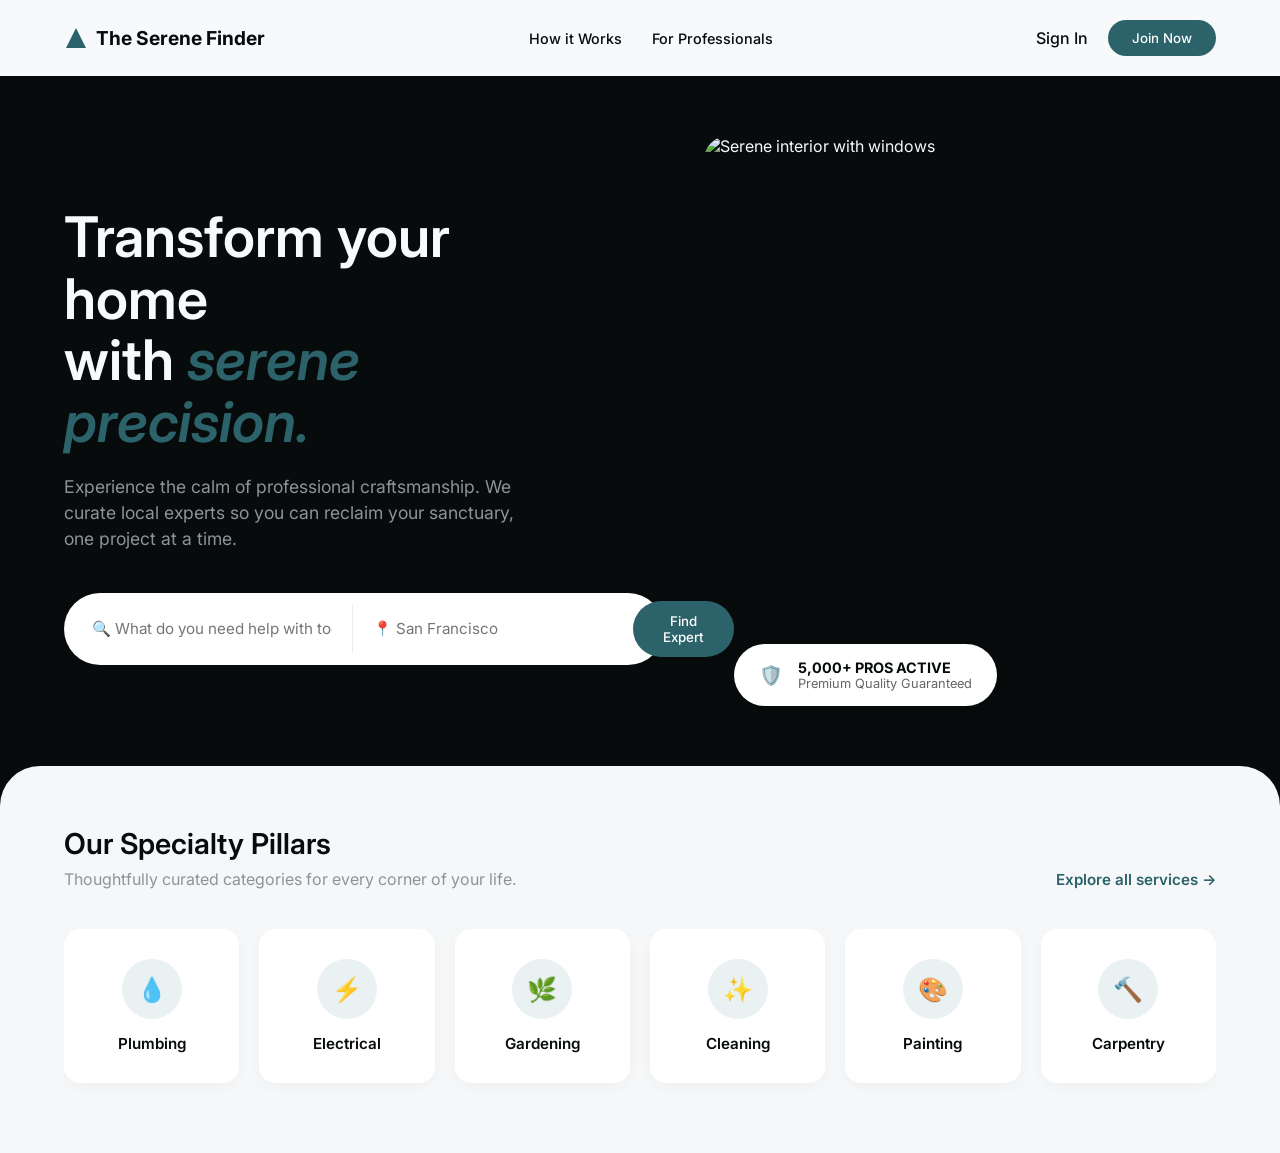
==== index.html @ c7077da6 "first commit" ====
<!DOCTYPE html>
<html lang="en">
<head>
    <meta charset="UTF-8">
    <meta name="viewport" content="width=device-width, initial-scale=1.0">
    <title>The Serene Finder</title>
    <link rel="stylesheet" href="style.css">
</head>
<body>

    <header>
        <div class="logo">
            <svg width="24" height="24" viewBox="0 0 24 24" fill="#2c636b"><path d="M12 2L2 22h20L12 2z"/></svg>
            The Serene Finder
        </div>
        <nav>
            <ul>
                <li>How it Works</li>
                <li>For Professionals</li>
            </ul>
        </nav>
        <div class="nav-actions">
            <a href="login.html" style="color: inherit; text-decoration: none; font-weight: 500;">Sign In</a>
            <button class="btn-primary" onclick="window.location.href='signup.html'">Join Now</button>
        </div>
    </header>

    <section class="hero">
        <div class="hero-content">
            <h1>Transform your<br>home<br>with <span>serene<br>precision.</span></h1>
            <p>Experience the calm of professional craftsmanship. We curate local experts so you can reclaim your sanctuary, one project at a time.</p>
            
            <div class="search-pill">
                <input type="text" class="search-input" placeholder="🔍 What do you need help with today?">
                <input type="text" class="location-input" placeholder="📍 San Francisco">
                <button class="btn-primary" onclick="window.location.href='professionals.php'">Find Expert</button>
            </div>
        </div>

        <div class="hero-image-container">
            <img src="https://images.unsplash.com/photo-1600585154340-be6161a56a0c?ixlib=rb-4.0.3&auto=format&fit=crop&w=1000&q=80" alt="Serene interior with windows">
            
            <div class="trust-badge">
                <span style="color: #2c636b; font-size: 1.2rem;">🛡️</span>
                <div>
                    <div><strong>5,000+ PROS ACTIVE</strong></div>
                    <div style="color: #666; font-weight: 400; font-size: 0.8rem;">Premium Quality Guaranteed</div>
                </div>
            </div>
        </div>
    </section>

    <div class="light-section">
        
        <section class="specialty-pillars">
            <div class="section-header">
                <div class="section-title">
                    <h2>Our Specialty Pillars</h2>
                    <p>Thoughtfully curated categories for every corner of your life.</p>
                </div>
                <a href="professionals.php" class="explore-link">Explore all services &rarr;</a>
            </div>

            <div class="pillars-grid">
                <div class="pillar-card" onclick="window.location.href='professionals.php'">
                    <div class="icon-wrapper">💧</div>
                    <span>Plumbing</span>
                </div>
                <div class="pillar-card" onclick="window.location.href='professionals.php'">
                    <div class="icon-wrapper">⚡</div>
                    <span>Electrical</span>
                </div>
                <div class="pillar-card" onclick="window.location.href='professionals.php'">
                    <div class="icon-wrapper">🌿</div>
                    <span>Gardening</span>
                </div>
                <div class="pillar-card" onclick="window.location.href='professionals.php'">
                    <div class="icon-wrapper">✨</div>
                    <span>Cleaning</span>
                </div>
                <div class="pillar-card" onclick="window.location.href='professionals.php'">
                    <div class="icon-wrapper">🎨</div>
                    <span>Painting</span>
                </div>
                <div class="pillar-card" onclick="window.location.href='professionals.php'">
                    <div class="icon-wrapper">🔨</div>
                    <span>Carpentry</span>
                </div>
            </div>
        </section>

    </div>

    <script>
        // --- GLOBAL AUTH CHECKER ---
        // This runs automatically on every public page
        document.addEventListener("DOMContentLoaded", async () => {
            try {
                const response = await fetch('api/check_auth.php');
                const auth = await response.json();
                
                // Find the div that holds the "Sign In" button
                const navActions = document.querySelector('.nav-actions');
                
                if (auth.loggedIn && navActions) {
                    // If logged in, swap the button HTML!
                    navActions.innerHTML = `
                        <button onclick="window.location.href='dashboard.html'" class="btn-primary" style="background: var(--primary-teal); color: white; border: none; margin-right: 10px;">Dashboard</button>
                        <button id="globalLogoutBtn" class="btn-primary" style="background: transparent; color: var(--bg-dark); border: 1px solid #ccc;">Log Out</button>
                    `;

                    // Wire up the new Log Out button
                    document.getElementById('globalLogoutBtn').addEventListener('click', async () => {
                        await fetch('api/logout.php');
                        window.location.reload(); // Refresh the page to show the "Sign In" button again
                    });
                }
            } catch (error) {
                console.error("Auth check failed", error);
            }
        });
    </script>
</body>
</html>
---- style.css ----
/* --- Global Variables & Resets --- */
@import url('https://fonts.googleapis.com/css2?family=Inter:wght@300;400;500;600;700&display=swap');

:root {
    --bg-dark: #070b0c;          /* The deep black background */
    --primary-teal: #2c636b;     /* The main branding color */
    --text-light: #f8f9fa;
    --text-muted: #8b9598;
    --bg-offwhite: #f5f7f8;
    --border-radius: 24px;
}

* {
    margin: 0;
    padding: 0;
    box-sizing: border-box;
    font-family: 'Inter', sans-serif;
}

body {
    background-color: var(--bg-dark); /* Starting with the dark hero background */
    color: var(--text-light);
}

/* --- Navigation --- */
header {
    display: flex;
    justify-content: space-between;
    align-items: center;
    padding: 20px 5%;
    background-color: var(--text-light);
    color: var(--bg-dark);
}

.logo {
    font-weight: 700;
    font-size: 1.2rem;
    display: flex;
    align-items: center;
    gap: 8px;
}

nav ul {
    list-style: none;
    display: flex;
    gap: 30px;
    font-size: 0.9rem;
    font-weight: 500;
}

.nav-actions {
    display: flex;
    align-items: center;
    gap: 20px;
}

.btn-primary {
    background-color: var(--primary-teal);
    color: white;
    padding: 10px 24px;
    border-radius: 50px;
    text-decoration: none;
    font-weight: 500;
    border: none;
    cursor: pointer;
    transition: opacity 0.2s;
}

.btn-primary:hover {
    opacity: 0.9;
}

/* --- Hero Section --- */
.hero {
    display: grid;
    grid-template-columns: 1fr 1fr;
    gap: 40px;
    padding: 60px 5%;
    align-items: center;
    background-color: var(--bg-dark);
}

.hero-content h1 {
    font-size: 3.5rem;
    line-height: 1.1;
    margin-bottom: 20px;
    font-weight: 600;
}

.hero-content h1 span {
    color: var(--primary-teal);
    font-style: italic;
}

.hero-content p {
    color: var(--text-muted);
    font-size: 1.1rem;
    line-height: 1.5;
    margin-bottom: 40px;
    max-width: 80%;
}

/* --- Search Bar Pill --- */
.search-pill {
    display: flex;
    background: white;
    border-radius: 50px;
    padding: 8px;
    align-items: center;
    max-width: 600px;
}

.search-input {
    flex: 1;
    border: none;
    padding: 15px 20px;
    outline: none;
    background: transparent;
    font-size: 0.95rem;
    color: var(--bg-dark);
}

.location-input {
    border: none;
    border-left: 1px solid #eee;
    padding: 15px 20px;
    outline: none;
    background: transparent;
    font-size: 0.95rem;
    color: var(--bg-dark);
}

.search-pill .btn-primary {
    padding: 12px 30px;
}

/* --- Hero Image --- */
.hero-image-container {
    position: relative;
    border-radius: var(--border-radius);
    overflow: hidden;
    height: 600px;
}

.hero-image-container img {
    width: 100%;
    height: 100%;
    object-fit: cover;
}

/* Floating Badge */
.trust-badge {
    position: absolute;
    bottom: 30px;
    left: 30px;
    background: white;
    color: var(--bg-dark);
    padding: 15px 25px;
    border-radius: 50px;
    display: flex;
    align-items: center;
    gap: 15px;
    font-weight: 600;
    font-size: 0.9rem;
    box-shadow: 0 10px 30px rgba(0,0,0,0.1);
}

/* --- Main Light Content Area --- */
.light-section {
    background-color: var(--bg-offwhite);
    color: var(--bg-dark);
    /* Creates the rounded overlap effect from the prototype */
    border-top-left-radius: 40px; 
    border-top-right-radius: 40px;
    margin-top: -30px; 
    padding: 60px 5%;
    position: relative;
    z-index: 10;
}

/* --- Specialty Pillars --- */
.section-header {
    display: flex;
    justify-content: space-between;
    align-items: flex-end;
    margin-bottom: 40px;
}

.section-title h2 {
    font-size: 1.8rem;
    font-weight: 600;
    margin-bottom: 8px;
}

.section-title p {
    color: var(--text-muted);
    font-size: 1rem;
}

.explore-link {
    color: var(--primary-teal);
    text-decoration: none;
    font-weight: 600;
    font-size: 0.95rem;
    display: flex;
    align-items: center;
    gap: 5px;
}

.explore-link:hover {
    text-decoration: underline;
}

.pillars-grid {
    display: flex;
    justify-content: space-between;
    gap: 20px;
    overflow-x: auto; /* Allows horizontal scrolling on smaller screens */
    padding-bottom: 10px;
}

.pillar-card {
    background: white;
    border-radius: 16px;
    padding: 30px 20px;
    flex: 1;
    min-width: 140px;
    display: flex;
    flex-direction: column;
    align-items: center;
    gap: 15px;
    box-shadow: 0 4px 15px rgba(0,0,0,0.03);
    cursor: pointer;
    transition: transform 0.2s ease, box-shadow 0.2s ease;
}

.pillar-card:hover {
    transform: translateY(-5px);
    box-shadow: 0 8px 25px rgba(0,0,0,0.08);
}

.icon-wrapper {
    background-color: #eaf1f2; /* Light teal background */
    color: var(--primary-teal);
    width: 60px;
    height: 60px;
    border-radius: 50%;
    display: flex;
    justify-content: center;
    align-items: center;
    font-size: 1.5rem;
}

.pillar-card span {
    font-weight: 600;
    font-size: 0.95rem;
    color: var(--bg-dark);
}

/* --- Inner Pages Global (Light Theme) --- */
body.light-theme {
    background-color: var(--bg-offwhite);
    color: var(--bg-dark);
}

/* Update header for light theme */
body.light-theme header {
    border-bottom: 1px solid #eaeaea;
}

/* --- Professionals Page Layout --- */
.page-container {
    display: flex;
    max-width: 1400px;
    margin: 40px auto;
    padding: 0 5%;
    gap: 50px;
}

/* --- Sidebar Filters --- */
.sidebar-filters {
    width: 250px;
    flex-shrink: 0;
}

.sidebar-filters h3 {
    font-size: 1.2rem;
    margin-bottom: 5px;
}

.sidebar-filters p {
    color: var(--text-muted);
    font-size: 0.85rem;
    margin-bottom: 20px;
}

.filter-list {
    list-style: none;
    display: flex;
    flex-direction: column;
    gap: 8px;
}

.filter-item {
    display: flex;
    align-items: center;
    gap: 12px;
    padding: 12px 16px;
    color: var(--text-muted);
    border-radius: 8px;
    cursor: pointer;
    font-weight: 500;
    font-size: 0.95rem;
    transition: all 0.2s ease;
}

.filter-item.active {
    background-color: #eaf1f2;
    color: var(--primary-teal);
}

.filter-item:hover:not(.active) {
    background-color: #f0f4f5;
}

.btn-reset {
    width: 100%;
    padding: 12px;
    margin-top: 40px;
    background-color: #e5e9ea;
    color: var(--bg-dark);
    border: none;
    border-radius: 8px;
    font-weight: 600;
    cursor: pointer;
}

/* --- Professionals Grid --- */
.main-content {
    flex: 1;
}

.page-header h1 {
    font-size: 2rem;
    margin-bottom: 8px;
}

.page-header p {
    color: var(--text-muted);
    margin-bottom: 30px;
}

.pro-grid {
    display: grid;
    grid-template-columns: repeat(auto-fill, minmax(280px, 1fr));
    gap: 25px;
}

.pro-card {
    background: white;
    border-radius: 16px;
    overflow: hidden;
    box-shadow: 0 4px 15px rgba(0,0,0,0.03);
    display: flex;
    flex-direction: column;
    transition: transform 0.2s ease;
}

.pro-card:hover {
    transform: translateY(-4px);
}

.pro-image {
    height: 220px;
    position: relative;
}

.pro-image img {
    width: 100%;
    height: 100%;
    object-fit: cover;
}

.badge {
    position: absolute;
    top: 15px;
    right: 15px;
    background: rgba(255,255,255,0.95);
    padding: 6px 12px;
    border-radius: 20px;
    font-size: 0.75rem;
    font-weight: 700;
    color: var(--primary-teal);
    display: flex;
    align-items: center;
    gap: 5px;
    box-shadow: 0 2px 10px rgba(0,0,0,0.1);
}

.pro-details {
    padding: 20px;
    display: flex;
    flex-direction: column;
    flex: 1;
}

.pro-header {
    display: flex;
    justify-content: space-between;
    align-items: center;
    margin-bottom: 5px;
}

.pro-name {
    font-size: 1.1rem;
    font-weight: 600;
}

.pro-rating {
    font-size: 0.9rem;
    font-weight: 600;
    color: var(--primary-teal);
}

.pro-title {
    color: var(--text-muted);
    font-size: 0.9rem;
    margin-bottom: 20px;
}

.pro-price {
    font-size: 0.9rem;
    color: var(--text-muted);
    margin-bottom: 20px;
}

.pro-price strong {
    font-size: 1.3rem;
    color: var(--primary-teal);
    font-weight: 700;
}

.btn-outline {
    margin-top: auto;
    background: var(--primary-teal);
    color: white;
    border: none;
    padding: 12px;
    border-radius: 8px;
    font-weight: 500;
    cursor: pointer;
    text-align: center;
    text-decoration: none;
    transition: opacity 0.2s;
}

.btn-outline:hover {
    opacity: 0.9;
}

/* --- Expert Apply Card --- */
.apply-card {
    border: 2px dashed #d1d9da;
    background: transparent;
    display: flex;
    flex-direction: column;
    align-items: center;
    justify-content: center;
    text-align: center;
    padding: 40px 20px;
    box-shadow: none;
}

.apply-card h3 {
    margin: 15px 0 10px 0;
    color: var(--bg-dark);
}

.apply-card p {
    color: var(--text-muted);
    font-size: 0.9rem;
    margin-bottom: 25px;
}

.btn-apply {
    background: transparent;
    color: var(--primary-teal);
    border: 1px solid var(--primary-teal);
    padding: 10px 24px;
    border-radius: 50px;
    font-weight: 600;
    cursor: pointer;
}

/* --- Profile Page Layout --- */
.profile-layout {
    display: grid;
    grid-template-columns: 2fr 1fr;
    gap: 40px;
    max-width: 1200px;
    margin: 40px auto;
    padding: 0 5%;
}

/* --- Profile Left Column --- */
.profile-banner {
    border-radius: 20px;
    overflow: hidden;
    position: relative;
    height: 350px;
    margin-bottom: 40px;
}

.profile-banner img {
    width: 100%;
    height: 100%;
    object-fit: cover;
}

.profile-banner-overlay {
    position: absolute;
    bottom: 0;
    left: 0;
    right: 0;
    padding: 40px;
    background: linear-gradient(transparent, rgba(0,0,0,0.8));
    color: white;
}

.profile-banner h1 {
    font-size: 2.5rem;
    margin: 10px 0;
}

.profile-stats {
    display: flex;
    gap: 15px;
    font-size: 0.95rem;
    align-items: center;
}

.verified-tag {
    background: rgba(255,255,255,0.2);
    padding: 5px 12px;
    border-radius: 20px;
    font-size: 0.8rem;
    backdrop-filter: blur(5px);
}

.bio-section h2 {
    margin-bottom: 20px;
    font-size: 1.5rem;
}

.bio-section p {
    color: var(--text-muted);
    line-height: 1.6;
    margin-bottom: 20px;
}

/* Trust Badges */
.trust-badges {
    display: flex;
    gap: 20px;
    margin: 30px 0;
}

.trust-badge-item {
    background: white;
    border: 1px solid #eaeaea;
    padding: 20px;
    border-radius: 12px;
    flex: 1;
    display: flex;
    gap: 15px;
    align-items: center;
}

.trust-badge-item h4 { margin-bottom: 5px; }
.trust-badge-item p { font-size: 0.85rem; color: var(--text-muted); margin: 0; }

/* Reviews */
.review-card {
    background: white;
    padding: 20px;
    border-radius: 12px;
    margin-bottom: 15px;
    border: 1px solid #eaeaea;
}

.review-header {
    display: flex;
    align-items: center;
    gap: 15px;
    margin-bottom: 10px;
}

.reviewer-avatar {
    width: 40px;
    height: 40px;
    border-radius: 50%;
    background: #ccc;
}

/* --- Right Column: Booking Card --- */
.booking-sidebar {
    position: sticky;
    top: 40px; /* Sticks to the top as you scroll */
}

.booking-card {
    background: white;
    border-radius: 20px;
    padding: 30px;
    box-shadow: 0 10px 30px rgba(0,0,0,0.05);
}

.booking-price {
    font-size: 2rem;
    font-weight: 700;
    color: var(--bg-dark);
    margin-bottom: 25px;
    display: flex;
    align-items: baseline;
    gap: 5px;
}

.booking-price span {
    font-size: 1rem;
    color: var(--text-muted);
    font-weight: 400;
}

.booking-input-group {
    margin-bottom: 15px;
}

.booking-input-group select, .booking-input-group input {
    width: 100%;
    padding: 15px;
    border: 1px solid #eaeaea;
    border-radius: 8px;
    font-size: 0.95rem;
    background: var(--bg-offwhite);
    color: var(--bg-dark);
    outline: none;
}

.btn-block {
    width: 100%;
    padding: 16px;
    margin-top: 10px;
    border-radius: 8px;
    font-weight: 600;
    cursor: pointer;
    border: none;
    font-size: 1rem;
}

.btn-book {
    background: var(--primary-teal);
    color: white;
}

.btn-contact {
    background: var(--bg-offwhite);
    color: var(--bg-dark);
    margin-top: 10px;
}

/* --- Booking Page --- */
.booking-header {
    margin-bottom: 40px;
}

.secure-badge {
    background: #eaf1f2;
    color: var(--primary-teal);
    padding: 6px 14px;
    border-radius: 20px;
    font-size: 0.75rem;
    font-weight: 700;
    text-transform: uppercase;
    display: inline-block;
    margin-bottom: 15px;
    letter-spacing: 0.5px;
}

.booking-header h1 {
    font-size: 2.5rem;
    margin-bottom: 10px;
}

.booking-header p {
    color: var(--text-muted);
    font-size: 1.1rem;
}

/* Form Steps */
.step-section {
    margin-bottom: 40px;
}

.step-header {
    display: flex;
    align-items: center;
    gap: 15px;
    margin-bottom: 20px;
}

.step-number {
    background: var(--primary-teal);
    color: white;
    width: 32px;
    height: 32px;
    border-radius: 50%;
    display: flex;
    align-items: center;
    justify-content: center;
    font-weight: 600;
    font-size: 0.9rem;
}

.step-header h3 {
    font-size: 1.2rem;
    margin: 0;
}

/* Form Inputs */
.form-row {
    display: flex;
    gap: 20px;
    margin-bottom: 15px;
}

.form-group {
    flex: 1;
    display: flex;
    flex-direction: column;
    gap: 8px;
}

.form-group label {
    font-size: 0.8rem;
    font-weight: 600;
    color: var(--text-muted);
    text-transform: uppercase;
    letter-spacing: 0.5px;
}

.form-group input, 
.form-group select, 
.form-group textarea {
    background: #e9ecef; /* Soft grey from prototype */
    border: 2px solid transparent;
    padding: 16px;
    border-radius: 8px;
    font-size: 1rem;
    color: var(--bg-dark);
    outline: none;
    transition: border-color 0.2s;
    font-family: inherit;
}

.form-group input:focus, 
.form-group select:focus, 
.form-group textarea:focus {
    border-color: var(--primary-teal);
}

.form-group textarea {
    resize: vertical;
    min-height: 120px;
}

/* Summary Card */
.summary-card {
    background: white;
    padding: 30px;
    border-radius: 20px;
    box-shadow: 0 10px 40px rgba(0,0,0,0.06);
}

.summary-pro {
    display: flex;
    gap: 15px;
    align-items: center;
    padding-bottom: 25px;
    border-bottom: 1px solid #eaeaea;
    margin-bottom: 25px;
}

.summary-avatar {
    width: 60px;
    height: 60px;
    border-radius: 12px;
    object-fit: cover;
}

.pro-badge {
    background: #eaf1f2;
    color: var(--primary-teal);
    font-size: 0.7rem;
    padding: 4px 8px;
    border-radius: 4px;
    font-weight: 700;
    text-transform: uppercase;
    margin-top: 5px;
    display: inline-block;
}

.summary-line {
    display: flex;
    justify-content: space-between;
    margin-bottom: 15px;
    font-size: 0.95rem;
    color: var(--text-muted);
}

.summary-line strong {
    color: var(--bg-dark);
}

.summary-total {
    display: flex;
    justify-content: space-between;
    align-items: flex-end;
    margin: 25px 0;
    border-top: 1px solid #eaeaea;
    padding-top: 25px;
}

.summary-total-label {
    font-size: 0.85rem;
    font-weight: 600;
    color: var(--text-muted);
    text-transform: uppercase;
    letter-spacing: 0.5px;
}

.summary-total-amount {
    font-size: 2.5rem;
    font-weight: 700;
    color: var(--primary-teal);
    line-height: 1;
}

/* --- Authentication Pages --- */
.auth-page {
    display: flex;
    min-height: 100vh;
    background: white;
    margin: 0;
    padding: 0;
}

/* Left Side - Visual */
.auth-visual {
    flex: 1;
    position: relative;
    background-image: url('https://images.unsplash.com/photo-1600585154340-be6161a56a0c?ixlib=rb-4.0.3&auto=format&fit=crop&w=1200&q=80'); /* Teal room placeholder */
    background-size: cover;
    background-position: center;
    display: flex;
    align-items: flex-end;
    padding: 60px;
}

.auth-glass-card {
    background: rgba(255, 255, 255, 0.85);
    backdrop-filter: blur(10px);
    padding: 40px;
    border-radius: 20px;
    max-width: 400px;
    box-shadow: 0 10px 30px rgba(0,0,0,0.1);
}

.auth-glass-card h2 {
    color: var(--primary-teal);
    font-size: 2.2rem;
    line-height: 1.2;
    margin-bottom: 15px;
}

.auth-glass-card p {
    color: var(--bg-dark);
    line-height: 1.6;
}

/* Right Side - Form */
.auth-form-side {
    flex: 1;
    display: flex;
    flex-direction: column;
    justify-content: center;
    align-items: center;
    padding: 40px;
}

.auth-form-wrapper {
    width: 100%;
    max-width: 420px;
}

.auth-form-wrapper h1 { font-size: 2rem; margin-bottom: 8px; }
.auth-form-wrapper > p { color: var(--text-muted); margin-bottom: 30px; }

/* Role Toggle Pill */
.role-toggle {
    display: flex;
    background: #e9ecef;
    border-radius: 10px;
    padding: 5px;
    margin-bottom: 25px;
}

.role-toggle button {
    flex: 1;
    padding: 12px;
    border: none;
    background: transparent;
    border-radius: 8px;
    font-weight: 600;
    color: var(--text-muted);
    cursor: pointer;
    transition: all 0.2s;
}

.role-toggle button.active {
    background: white;
    color: var(--bg-dark);
    box-shadow: 0 2px 8px rgba(0,0,0,0.05);
}

/* Checkbox */
.terms-checkbox {
    display: flex;
    align-items: center;
    gap: 10px;
    font-size: 0.85rem;
    color: var(--text-muted);
    margin-bottom: 20px;
}

/* Social Login Divider & Buttons */
.auth-divider {
    display: flex;
    align-items: center;
    text-align: center;
    margin: 30px 0;
    color: var(--text-muted);
    font-size: 0.85rem;
}

.auth-divider::before, .auth-divider::after {
    content: '';
    flex: 1;
    border-bottom: 1px solid #eaeaea;
}
.auth-divider:not(:empty)::before { margin-right: .5em; }
.auth-divider:not(:empty)::after { margin-left: .5em; }

.social-btns {
    display: flex;
    gap: 15px;
}

.btn-social {
    flex: 1;
    display: flex;
    align-items: center;
    justify-content: center;
    gap: 10px;
    padding: 12px;
    background: var(--bg-offwhite);
    border: none;
    border-radius: 8px;
    font-weight: 600;
    color: var(--bg-dark);
    cursor: pointer;
}

/* --- Dashboard Layout --- */
.dashboard-body {
    background-color: var(--bg-dark);
    margin: 0;
    padding: 0;
    display: flex;
    min-height: 100vh;
}

/* Dashboard Sidebar (Light) */
.dashboard-sidebar {
    width: 260px;
    background-color: white;
    color: var(--bg-dark);
    display: flex;
    flex-direction: column;
    padding: 20px 0;
    border-right: 1px solid #eaeaea;
}

.sidebar-brand {
    padding: 0 25px 30px 25px;
    font-weight: 700;
    font-size: 1.1rem;
    display: flex;
    align-items: center;
    gap: 8px;
    border-bottom: 1px solid #eaeaea;
}

.user-snippet {
    padding: 25px;
    display: flex;
    align-items: center;
    gap: 15px;
    position: relative;
}

.user-avatar {
    width: 45px;
    height: 45px;
    border-radius: 50%;
    background: #ccc;
    object-fit: cover;
}

.user-info h4 { margin: 0; font-size: 1rem; }
.user-info p { margin: 0; font-size: 0.8rem; color: var(--text-muted); }

.status-dot {
    position: absolute;
    right: 25px;
    width: 10px;
    height: 10px;
    background-color: #00bfa5;
    border-radius: 50%;
}

.dashboard-nav {
    list-style: none;
    padding: 0;
    margin: 20px 0;
    flex: 1;
}

.dashboard-nav li {
    padding: 15px 25px;
    color: var(--text-muted);
    font-weight: 500;
    cursor: pointer;
    display: flex;
    align-items: center;
    gap: 12px;
}

.dashboard-nav li.active {
    color: var(--primary-teal);
    background-color: #f4f8f9;
    border-right: 3px solid var(--primary-teal);
}

.logout-btn {
    padding: 20px 25px;
    color: var(--text-muted);
    font-weight: 500;
    cursor: pointer;
    border-top: 1px solid #eaeaea;
}

/* Dashboard Main Content (Dark) */
.dashboard-main {
    flex: 1;
    padding: 40px 5%;
    color: white;
    overflow-y: auto;
}

.dash-header h1 {
    font-size: 2.2rem;
    margin-bottom: 5px;
}

.dash-header p {
    color: var(--text-muted);
    margin-bottom: 30px;
}

/* Top Row Cards */
.dash-top-grid {
    display: grid;
    grid-template-columns: 2fr 1fr;
    gap: 25px;
    margin-bottom: 40px;
}

.appt-card {
    background-image: linear-gradient(rgba(10, 30, 35, 0.8), rgba(10, 30, 35, 0.9)), url('https://images.unsplash.com/photo-1581092921461-eab62e97a780?ixlib=rb-4.0.3&auto=format&fit=crop&w=800&q=80');
    background-size: cover;
    border-radius: 20px;
    padding: 30px;
    position: relative;
}

.appt-tag {
    background: rgba(255,255,255,0.2);
    padding: 4px 10px;
    border-radius: 20px;
    font-size: 0.75rem;
    font-weight: 600;
    text-transform: uppercase;
    display: inline-block;
    margin-bottom: 15px;
}

.appt-card h2 { font-size: 1.8rem; margin-bottom: 5px; }
.appt-card p { color: #a5b4b7; margin-bottom: 25px; }

.appt-time {
    display: flex;
    gap: 30px;
}

.time-block span { display: block; font-size: 0.8rem; color: #a5b4b7; text-transform: uppercase; margin-bottom: 5px; }
.time-block strong { font-size: 1.4rem; }

.btn-white {
    position: absolute;
    bottom: 30px;
    right: 30px;
    background: white;
    color: var(--bg-dark);
    padding: 10px 20px;
    border-radius: 8px;
    border: none;
    font-weight: 600;
    cursor: pointer;
}

.health-card {
    background: #eef2f3;
    border-radius: 20px;
    padding: 30px;
    color: var(--bg-dark);
}

.health-card h3 { margin-bottom: 15px; }

.progress-bar {
    width: 100%;
    height: 6px;
    background: #d1d9da;
    border-radius: 3px;
    margin: 10px 0 25px 0;
}

.progress-fill {
    width: 85%;
    height: 100%;
    background: var(--primary-teal);
    border-radius: 3px;
}

.elite-badge {
    background: #e1ebec;
    padding: 15px;
    border-radius: 12px;
    display: flex;
    gap: 15px;
    align-items: center;
    margin-bottom: 20px;
}

.btn-manage {
    width: 100%;
    background: #dce4e5;
    border: none;
    padding: 12px;
    border-radius: 8px;
    font-weight: 600;
    color: var(--bg-dark);
    cursor: pointer;
}

/* Recent Bookings */
.section-heading {
    display: flex;
    justify-content: space-between;
    align-items: center;
    margin-bottom: 20px;
}

.bookings-grid {
    display: grid;
    grid-template-columns: repeat(3, 1fr);
    gap: 20px;
    margin-bottom: 40px;
}

.booking-item {
    background: white;
    border-radius: 16px;
    padding: 20px;
    color: var(--bg-dark);
}

.booking-item-header {
    display: flex;
    justify-content: space-between;
    margin-bottom: 15px;
}

.b-img { width: 40px; height: 40px; border-radius: 8px; object-fit: cover; }
.b-status { font-size: 0.7rem; font-weight: 700; padding: 4px 8px; border-radius: 4px; text-transform: uppercase; height: fit-content; }
.status-confirmed { background: #eaf5ec; color: #2e7d32; }
.status-pending { background: #f5f5f5; color: #616161; }
.status-completed { background: #e3f2fd; color: #1565c0; }

.booking-item h4 { margin: 0 0 5px 0; }
.booking-item p { font-size: 0.85rem; color: var(--text-muted); margin: 0 0 15px 0; }

.booking-pro {
    display: flex;
    align-items: center;
    gap: 10px;
    border-top: 1px solid #eaeaea;
    padding-top: 15px;
}
.booking-pro img { width: 24px; height: 24px; border-radius: 50%; }
.booking-pro span { font-size: 0.85rem; font-weight: 500; }

/* Curated Section */
.curated-box {
    background: #0d1518;
    border-radius: 20px;
    padding: 40px;
    display: flex;
    justify-content: space-between;
    align-items: center;
}

.curated-text { max-width: 400px; }
.curated-text h2 { font-size: 2rem; margin-bottom: 15px; }
.curated-text p { color: var(--text-muted); margin-bottom: 25px; line-height: 1.5; }

.curated-images {
    display: flex;
    gap: 15px;
}

.c-img-card {
    position: relative;
    width: 160px;
    height: 160px;
    border-radius: 16px;
    overflow: hidden;
}

.c-img-card img { width: 100%; height: 100%; object-fit: cover; }
.c-img-card span {
    position: absolute;
    bottom: 15px;
    left: 15px;
    font-size: 0.85rem;
    font-weight: 600;
}

.status-cancelled { color: #f44336; background: #ffebee; }
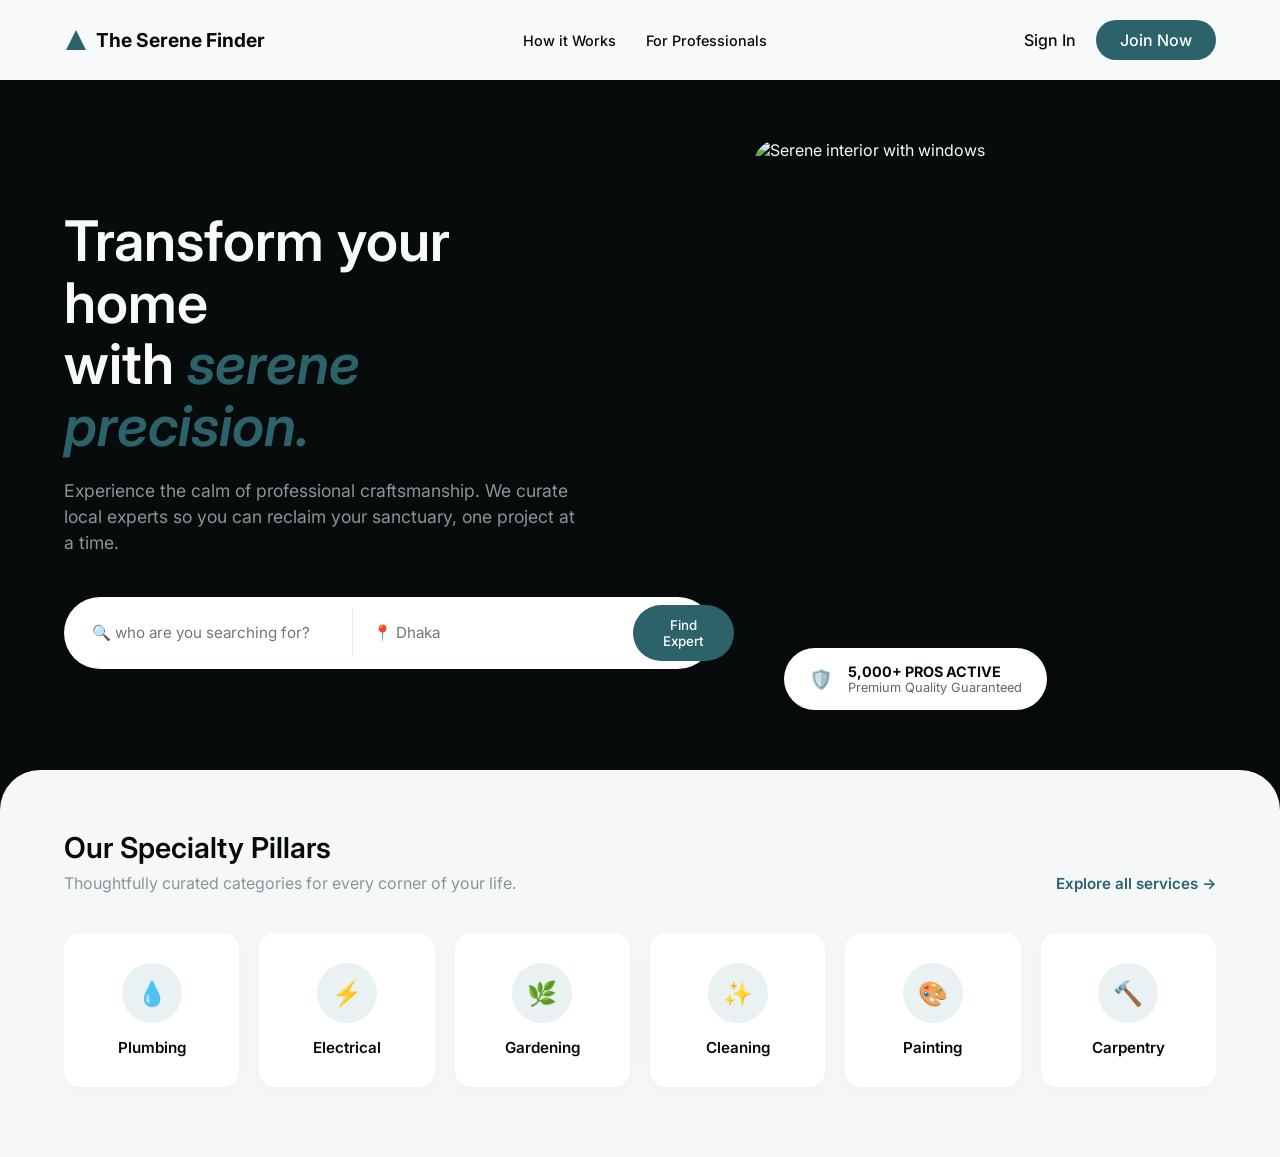
==== commit 9e134613: "made changes to page navigation and fixed homepage filtering system" ====
--- a/index.html
+++ b/index.html
@@ -9,10 +9,10 @@
 <body>
 
     <header>
-        <div class="logo">
+        <a href="index.html" class="logo" style="text-decoration: none; color: inherit;">
             <svg width="24" height="24" viewBox="0 0 24 24" fill="#2c636b"><path d="M12 2L2 22h20L12 2z"/></svg>
             The Serene Finder
-        </div>
+        </a>
         <nav>
             <ul>
                 <li>How it Works</li>
@@ -21,7 +21,7 @@
         </nav>
         <div class="nav-actions">
             <a href="login.html" style="color: inherit; text-decoration: none; font-weight: 500;">Sign In</a>
-            <button class="btn-primary" onclick="window.location.href='signup.html'">Join Now</button>
+            <a href="signup.html" class="btn-primary">Join Now</a>
         </div>
     </header>
 
@@ -31,9 +31,9 @@
             <p>Experience the calm of professional craftsmanship. We curate local experts so you can reclaim your sanctuary, one project at a time.</p>
             
             <div class="search-pill">
-                <input type="text" class="search-input" placeholder="🔍 What do you need help with today?">
-                <input type="text" class="location-input" placeholder="📍 San Francisco">
-                <button class="btn-primary" onclick="window.location.href='professionals.php'">Find Expert</button>
+                <input type="text" id="homeSearchInput" class="search-input" placeholder="🔍 who are you searching for?">
+                <input type="text" id="homeLocationInput" class="location-input" placeholder="📍 Dhaka">
+                <button id="findExpertBtn" class="btn-primary" type="button">Find Expert</button>
             </div>
         </div>
 
@@ -62,30 +62,30 @@
             </div>
 
             <div class="pillars-grid">
-                <div class="pillar-card" onclick="window.location.href='professionals.php'">
+                <a href="professionals.php" class="pillar-card" style="text-decoration: none; color: inherit;">
                     <div class="icon-wrapper">💧</div>
                     <span>Plumbing</span>
-                </div>
-                <div class="pillar-card" onclick="window.location.href='professionals.php'">
+                </a>
+                <a href="professionals.php" class="pillar-card" style="text-decoration: none; color: inherit;">
                     <div class="icon-wrapper">⚡</div>
                     <span>Electrical</span>
-                </div>
-                <div class="pillar-card" onclick="window.location.href='professionals.php'">
+                </a>
+                <a href="professionals.php" class="pillar-card" style="text-decoration: none; color: inherit;">
                     <div class="icon-wrapper">🌿</div>
                     <span>Gardening</span>
-                </div>
-                <div class="pillar-card" onclick="window.location.href='professionals.php'">
+                </a>
+                <a href="professionals.php" class="pillar-card" style="text-decoration: none; color: inherit;">
                     <div class="icon-wrapper">✨</div>
                     <span>Cleaning</span>
-                </div>
-                <div class="pillar-card" onclick="window.location.href='professionals.php'">
+                </a>
+                <a href="professionals.php" class="pillar-card" style="text-decoration: none; color: inherit;">
                     <div class="icon-wrapper">🎨</div>
                     <span>Painting</span>
-                </div>
-                <div class="pillar-card" onclick="window.location.href='professionals.php'">
+                </a>
+                <a href="professionals.php" class="pillar-card" style="text-decoration: none; color: inherit;">
                     <div class="icon-wrapper">🔨</div>
                     <span>Carpentry</span>
-                </div>
+                </a>
             </div>
         </section>
 
@@ -105,7 +105,7 @@
                 if (auth.loggedIn && navActions) {
                     // If logged in, swap the button HTML!
                     navActions.innerHTML = `
-                        <button onclick="window.location.href='dashboard.html'" class="btn-primary" style="background: var(--primary-teal); color: white; border: none; margin-right: 10px;">Dashboard</button>
+                        <a href="dashboard.html" class="btn-primary" style="background: var(--primary-teal); color: white; border: none; margin-right: 10px; text-decoration: none;">Dashboard</a>
                         <button id="globalLogoutBtn" class="btn-primary" style="background: transparent; color: var(--bg-dark); border: 1px solid #ccc;">Log Out</button>
                     `;
 
@@ -115,6 +115,29 @@
                         window.location.reload(); // Refresh the page to show the "Sign In" button again
                     });
                 }
+
+                const findExpertBtn = document.getElementById('findExpertBtn');
+                if (findExpertBtn) {
+                    const goToFilteredResults = () => {
+                        const searchValue = document.getElementById('homeSearchInput').value.trim();
+                        const locationValue = document.getElementById('homeLocationInput').value.trim();
+                        const params = new URLSearchParams();
+
+                        if (searchValue) params.set('search', searchValue);
+                        if (locationValue) params.set('location', locationValue);
+
+                        const query = params.toString();
+                        window.location.href = query ? `professionals.php?${query}` : 'professionals.php';
+                    };
+
+                    findExpertBtn.addEventListener('click', goToFilteredResults);
+                    document.getElementById('homeSearchInput').addEventListener('keyup', (e) => {
+                        if (e.key === 'Enter') goToFilteredResults();
+                    });
+                    document.getElementById('homeLocationInput').addEventListener('keyup', (e) => {
+                        if (e.key === 'Enter') goToFilteredResults();
+                    });
+                }
             } catch (error) {
                 console.error("Auth check failed", error);
             }
--- a/style.css
+++ b/style.css
@@ -107,7 +107,7 @@
     border-radius: 50px;
     padding: 8px;
     align-items: center;
-    max-width: 600px;
+    max-width: 650px;
 }
 
 .search-input {
